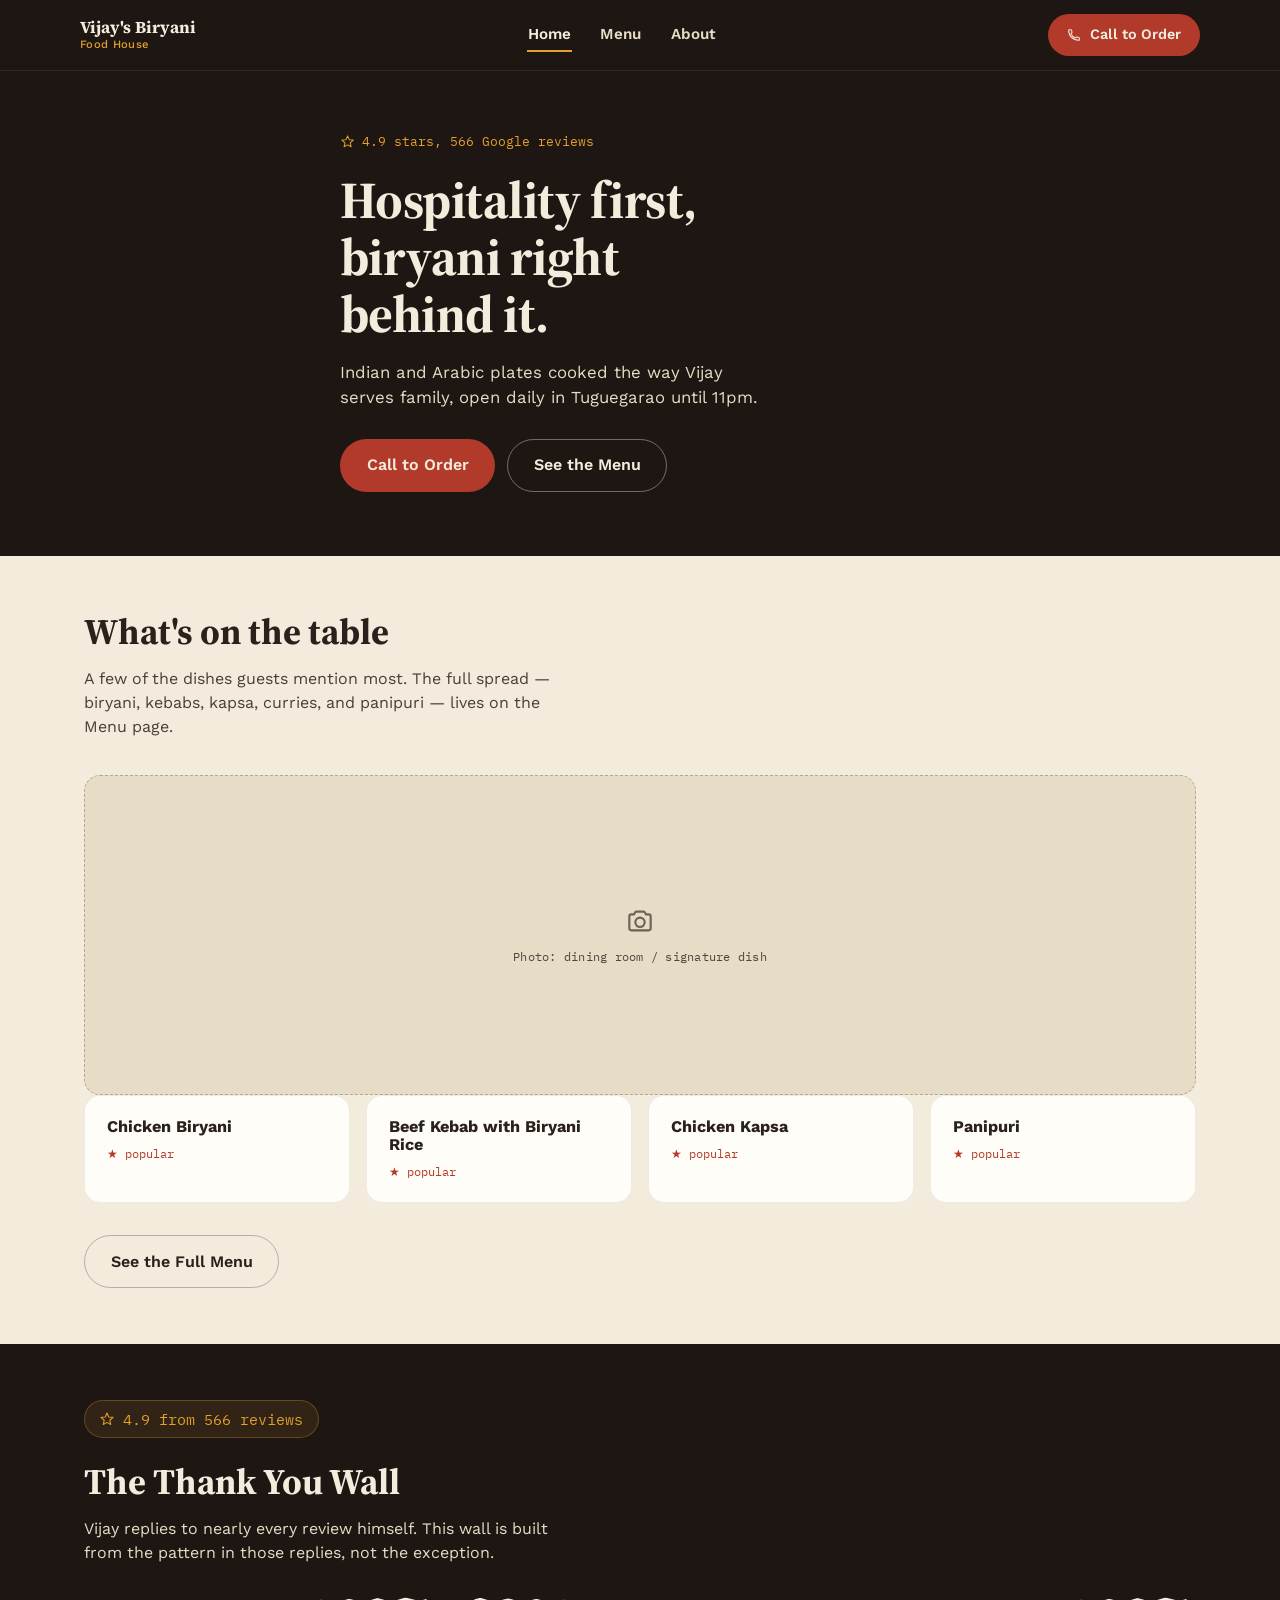
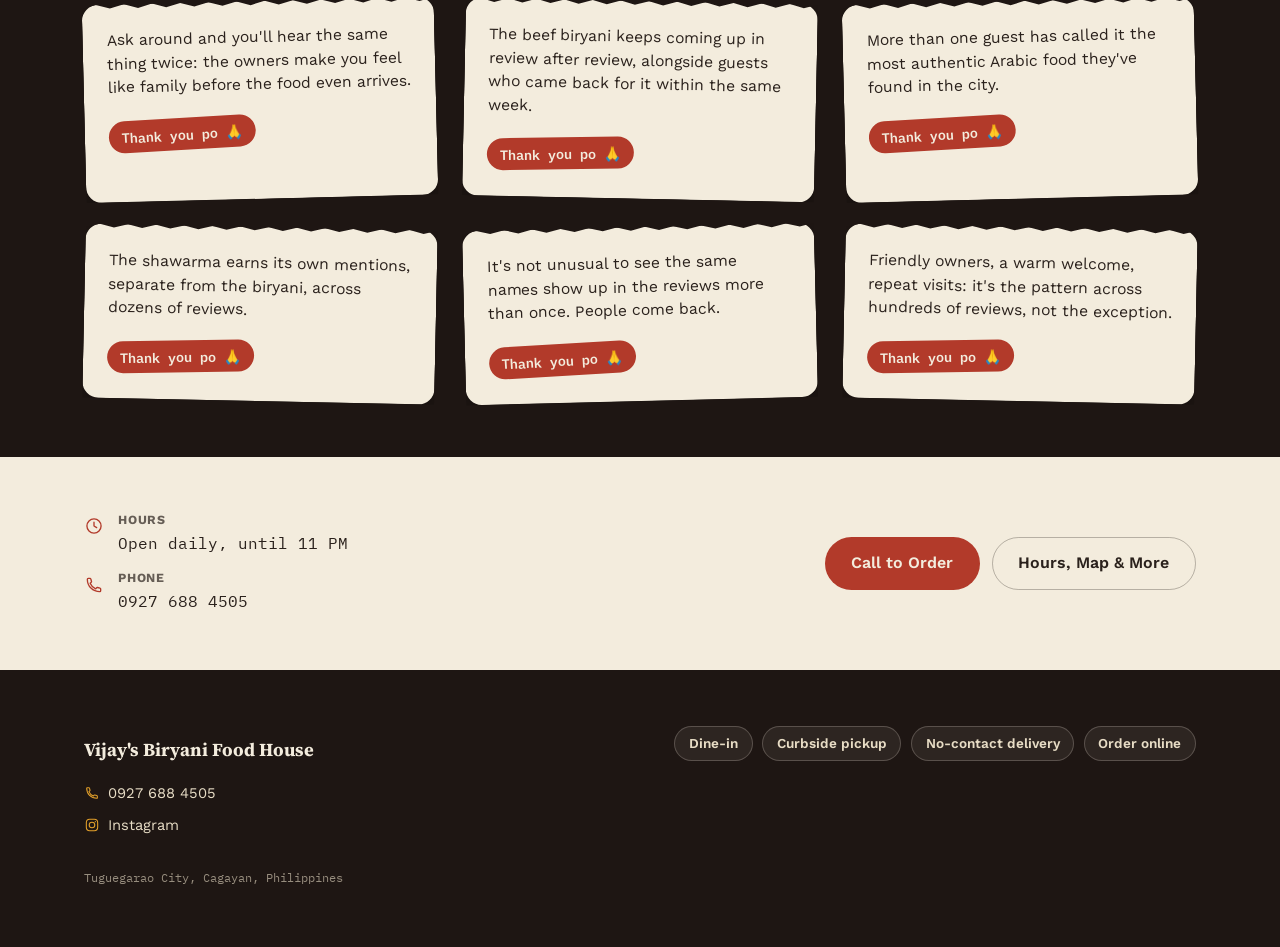
==== index.html @ c2e27585 "Add files via upload" ====
<!DOCTYPE html>
<html lang="en">
<head>
<meta charset="UTF-8">
<meta name="viewport" content="width=device-width, initial-scale=1">
<title>Vijay's Biryani Food House | Indian &amp; Arabic Food in Tuguegarao City</title>
<meta name="description" content="Vijay's Biryani Food House serves Indian and Arabic dishes in Tuguegarao City, Cagayan. Dine-in, curbside pickup, and delivery, open daily until 11 PM. Rated 4.9 stars from 566 Google reviews.">
<meta name="theme-color" content="#1E1613">
<link rel="icon" href="data:image/svg+xml,%3Csvg xmlns='http://www.w3.org/2000/svg' viewBox='0 0 100 100'%3E%3Crect width='100' height='100' rx='20' fill='%231E1613'/%3E%3Ccircle cx='50' cy='50' r='28' fill='none' stroke='%23E3A02A' stroke-width='6'/%3E%3Ccircle cx='50' cy='50' r='10' fill='%23B23A2A'/%3E%3C/svg%3E">
<link rel="preconnect" href="https://fonts.googleapis.com">
<link rel="preconnect" href="https://fonts.gstatic.com" crossorigin>
<link href="https://fonts.googleapis.com/css2?family=Work+Sans:wght@400;500;600;700&family=Source+Serif+4:ital,wght@0,600;0,700;1,600;1,700&family=IBM+Plex+Mono:wght@400;500;600&display=swap" rel="stylesheet">
<link rel="stylesheet" href="styles.css">
</head>
<body>

<a class="skip-link" href="#main">Skip to content</a>

<header class="site-header">
  <div class="header-inner">
    <a class="brand" href="index.html">Vijay's Biryani<span>Food House</span></a>
    <nav class="site-nav" aria-label="Primary">
      <a href="index.html" aria-current="page">Home</a>
      <a href="menu.html">Menu</a>
      <a href="about.html">About</a>
    </nav>
    <div class="header-actions">
      <a class="btn btn-primary header-cta" href="tel:+639276884505" aria-label="Call to Order">
        <svg class="icon" viewBox="0 0 24 24" fill="none" stroke="currentColor" stroke-width="1.6" stroke-linecap="round" stroke-linejoin="round" aria-hidden="true"><path d="M4 5c0-.6.4-1 1-1h2.2c.5 0 .9.3 1 .8l.8 3a1 1 0 0 1-.3 1L7.4 10a12 12 0 0 0 6.6 6.6l1.2-1.3a1 1 0 0 1 1-.3l3 .8c.5.1.8.5.8 1V19c0 .6-.4 1-1 1C10.5 20 4 13.5 4 5Z"/></svg>
        <span class="header-cta-label">Call to Order</span>
      </a>
      <button class="nav-toggle" type="button" aria-expanded="false" aria-controls="mobile-nav-panel" aria-label="Toggle menu">
        <svg class="icon icon-menu" viewBox="0 0 24 24" fill="none" stroke="currentColor" stroke-width="1.8" stroke-linecap="round" stroke-linejoin="round" aria-hidden="true"><path d="M4 7h16M4 12h16M4 17h16"/></svg>
        <svg class="icon icon-close" viewBox="0 0 24 24" fill="none" stroke="currentColor" stroke-width="1.8" stroke-linecap="round" stroke-linejoin="round" aria-hidden="true"><path d="M6 6l12 12M18 6 6 18"/></svg>
      </button>
    </div>
  </div>
  <nav class="mobile-nav-panel" id="mobile-nav-panel" aria-label="Primary mobile">
    <a href="index.html" aria-current="page">Home</a>
    <a href="menu.html">Menu</a>
    <a href="about.html">About</a>
  </nav>
</header>

<main id="main">

  <section id="top" class="hero">
    <div class="container hero-inner">
      <p class="hero-eyebrow">
        <svg class="icon" viewBox="0 0 24 24" fill="none" stroke="currentColor" stroke-width="1.6" stroke-linecap="round" stroke-linejoin="round" aria-hidden="true"><path d="m12 3 2.6 5.9 6.4.6-4.8 4.4 1.4 6.3L12 17.1 6.4 20.2l1.4-6.3-4.8-4.4 6.4-.6L12 3Z"/></svg>
        4.9 stars, 566 Google reviews
      </p>
      <h1>Hospitality first, biryani right behind it.</h1>
      <p class="hero-sub">Indian and Arabic plates cooked the way Vijay serves family, open daily in Tuguegarao until 11pm.</p>
      <div class="hero-actions">
        <a class="btn btn-primary" href="tel:+639276884505">Call to Order</a>
        <a class="btn btn-ghost-dark" href="menu.html">See the Menu</a>
      </div>
    </div>
  </section>

  <section id="teaser" class="section-basmati">
    <div class="container">
      <div class="section-head reveal">
        <h2>What's on the table</h2>
        <p>A few of the dishes guests mention most. The full spread — biryani, kebabs, kapsa, curries, and panipuri — lives on the Menu page.</p>
      </div>

      <div class="photo-placeholder on-basmati placeholder-lg reveal" role="img" aria-label="Photo placeholder: signature dish">
        <svg class="icon-lg" viewBox="0 0 24 24" fill="none" stroke="currentColor" stroke-width="1.6" stroke-linecap="round" stroke-linejoin="round" aria-hidden="true"><path d="M4 8.5C4 7.7 4.7 7 5.5 7h2l1-1.6c.2-.3.5-.4.9-.4h5.2c.4 0 .7.1.9.4L16.5 7h2c.8 0 1.5.7 1.5 1.5v9c0 .8-.7 1.5-1.5 1.5h-13A1.5 1.5 0 0 1 4 17.5v-9Z"/><circle cx="12" cy="13" r="3.5"/></svg>
        <span class="placeholder-caption">Photo: dining room / signature dish</span>
      </div>

      <div class="teaser-grid">
        <div class="teaser-card reveal">
          <h3>Chicken Biryani</h3>
          <span class="star">★ popular</span>
        </div>
        <div class="teaser-card reveal">
          <h3>Beef Kebab with Biryani Rice</h3>
          <span class="star">★ popular</span>
        </div>
        <div class="teaser-card reveal">
          <h3>Chicken Kapsa</h3>
          <span class="star">★ popular</span>
        </div>
        <div class="teaser-card reveal">
          <h3>Panipuri</h3>
          <span class="star">★ popular</span>
        </div>
      </div>

      <a class="btn btn-ghost-light reveal" href="menu.html">See the Full Menu</a>
    </div>
  </section>

  <section id="thanks" class="section-char">
    <div class="container">
      <div class="section-head reveal">
        <span class="rating-badge">
          <svg class="icon" viewBox="0 0 24 24" fill="none" stroke="currentColor" stroke-width="1.6" stroke-linecap="round" stroke-linejoin="round" aria-hidden="true"><path d="m12 3 2.6 5.9 6.4.6-4.8 4.4 1.4 6.3L12 17.1 6.4 20.2l1.4-6.3-4.8-4.4 6.4-.6L12 3Z"/></svg>
          4.9 from 566 reviews
        </span>
        <h2>The Thank You Wall</h2>
        <p>Vijay replies to nearly every review himself. This wall is built from the pattern in those replies, not the exception.</p>
      </div>

      <div class="stamp-grid">
        <div class="stamp-card reveal">
          <p>Ask around and you'll hear the same thing twice: the owners make you feel like family before the food even arrives.</p>
          <span class="stamp-signoff">Thank you po 🙏</span>
        </div>
        <div class="stamp-card reveal">
          <p>The beef biryani keeps coming up in review after review, alongside guests who came back for it within the same week.</p>
          <span class="stamp-signoff">Thank you po 🙏</span>
        </div>
        <div class="stamp-card reveal">
          <p>More than one guest has called it the most authentic Arabic food they've found in the city.</p>
          <span class="stamp-signoff">Thank you po 🙏</span>
        </div>
        <div class="stamp-card reveal">
          <p>The shawarma earns its own mentions, separate from the biryani, across dozens of reviews.</p>
          <span class="stamp-signoff">Thank you po 🙏</span>
        </div>
        <div class="stamp-card reveal">
          <p>It's not unusual to see the same names show up in the reviews more than once. People come back.</p>
          <span class="stamp-signoff">Thank you po 🙏</span>
        </div>
        <div class="stamp-card reveal">
          <p>Friendly owners, a warm welcome, repeat visits: it's the pattern across hundreds of reviews, not the exception.</p>
          <span class="stamp-signoff">Thank you po 🙏</span>
        </div>
      </div>
      <!-- TODO: confirm owner's name with client for direct attribution on this wall -->
    </div>
  </section>

  <section id="visit" class="section-basmati">
    <div class="container visit-strip">
      <div class="visit-strip-facts reveal">
        <div class="fact-row">
          <svg class="icon" viewBox="0 0 24 24" fill="none" stroke="currentColor" stroke-width="1.6" stroke-linecap="round" stroke-linejoin="round" aria-hidden="true"><circle cx="12" cy="12" r="8.5"/><path d="M12 7.5V12l3.2 2"/></svg>
          <div>
            <h3>Hours</h3>
            <p class="mono">Open daily, until 11 PM</p>
          </div>
        </div>
        <div class="fact-row">
          <svg class="icon" viewBox="0 0 24 24" fill="none" stroke="currentColor" stroke-width="1.6" stroke-linecap="round" stroke-linejoin="round" aria-hidden="true"><path d="M4 5c0-.6.4-1 1-1h2.2c.5 0 .9.3 1 .8l.8 3a1 1 0 0 1-.3 1L7.4 10a12 12 0 0 0 6.6 6.6l1.2-1.3a1 1 0 0 1 1-.3l3 .8c.5.1.8.5.8 1V19c0 .6-.4 1-1 1C10.5 20 4 13.5 4 5Z"/></svg>
          <div>
            <h3>Phone</h3>
            <p class="mono">0927 688 4505</p>
          </div>
        </div>
      </div>
      <div class="visit-strip-actions reveal">
        <a class="btn btn-primary" href="tel:+639276884505">Call to Order</a>
        <a class="btn btn-ghost-light" href="about.html#visit">Hours, Map &amp; More</a>
      </div>
    </div>
  </section>

</main>

<footer class="site-footer">
  <div class="container footer-inner">
    <div>
      <p class="footer-brand">Vijay's Biryani Food House</p>
      <div class="footer-contact">
        <a href="tel:+639276884505">
          <svg class="icon" viewBox="0 0 24 24" fill="none" stroke="currentColor" stroke-width="1.6" stroke-linecap="round" stroke-linejoin="round" aria-hidden="true"><path d="M4 5c0-.6.4-1 1-1h2.2c.5 0 .9.3 1 .8l.8 3a1 1 0 0 1-.3 1L7.4 10a12 12 0 0 0 6.6 6.6l1.2-1.3a1 1 0 0 1 1-.3l3 .8c.5.1.8.5.8 1V19c0 .6-.4 1-1 1C10.5 20 4 13.5 4 5Z"/></svg>
          0927 688 4505
        </a>
        <a href="https://www.instagram.com/vijaysbriyanifoodhouse/" target="_blank" rel="noopener noreferrer">
          <svg class="icon" viewBox="0 0 24 24" fill="none" stroke="currentColor" stroke-width="1.6" stroke-linecap="round" stroke-linejoin="round" aria-hidden="true"><rect x="3.5" y="3.5" width="17" height="17" rx="5"/><circle cx="12" cy="12" r="4.2"/><circle cx="17" cy="7" r="0.9" fill="currentColor" stroke="none"/></svg>
          Instagram <!-- TODO: confirm handle and link with client before launch -->
        </a>
      </div>
    </div>

    <div class="badge-row">
      <span class="badge">Dine-in</span>
      <span class="badge">Curbside pickup</span>
      <span class="badge">No-contact delivery</span>
      <span class="badge">Order online</span>
    </div>
  </div>
  <div class="container">
    <p class="footer-fine">Tuguegarao City, Cagayan, Philippines</p>
  </div>
</footer>

<a class="sticky-cta" href="tel:+639276884505">
  <svg class="icon" viewBox="0 0 24 24" fill="none" stroke="currentColor" stroke-width="1.8" stroke-linecap="round" stroke-linejoin="round" aria-hidden="true"><path d="M4 5c0-.6.4-1 1-1h2.2c.5 0 .9.3 1 .8l.8 3a1 1 0 0 1-.3 1L7.4 10a12 12 0 0 0 6.6 6.6l1.2-1.3a1 1 0 0 1 1-.3l3 .8c.5.1.8.5.8 1V19c0 .6-.4 1-1 1C10.5 20 4 13.5 4 5Z"/></svg>
  Call to Order
</a>

<script src="script.js"></script>

</body>
</html>
---- styles.css ----
/* ============================================================
   STRUCTURAL LOGIC (per design brief, kept here so it isn't
   lost in revisions):
   Sections alternate --char (tandoor charcoal, kitchen-glow)
   and --basmati (dining-room cream), now applied across pages
   as well as within them. Hospitality/warmth moments (hero,
   Thank You Wall, the About story) are char. Practical/planning
   moments (menu, hours/location) are basmati. The footer returns
   to char to close the bracket the header opened. Shape system:
   buttons are full-pill, cards use a 16px soft radius, applied
   consistently throughout.
   ============================================================ */

:root {
  --char: #1E1613;
  --char-soft: #2A211C;
  --ember: #B23A2A;
  --ember-soft: #C8503F;
  --saffron: #E3A02A;
  --basmati: #F3ECDD;
  --basmati-dim: #E7DCC5;
  --coriander: #56643C;
  --ink: #2A211C;

  --font-display: "Source Serif 4", Georgia, serif;
  --font-body: "Work Sans", -apple-system, sans-serif;
  --font-mono: "IBM Plex Mono", ui-monospace, monospace;

  --radius-card: 16px;
  --radius-pill: 999px;

  --max-w: 72rem;
}

*, *::before, *::after { box-sizing: border-box; }
html { scroll-behavior: smooth; overflow-x: hidden; }
@media (prefers-reduced-motion: reduce) {
  html { scroll-behavior: auto; }
}

body {
  margin: 0;
  font-family: var(--font-body);
  background: var(--basmati);
  color: var(--ink);
  line-height: 1.5;
  -webkit-font-smoothing: antialiased;
  overflow-x: hidden;
}

img, svg { display: block; max-width: 100%; }
a { color: inherit; text-decoration: none; }

h1, h2, h3 { font-family: var(--font-display); font-weight: 700; margin: 0; line-height: 1.1; }

.container {
  max-width: var(--max-w);
  margin: 0 auto;
  padding-inline: 1.25rem;
}

.icon { width: 1.25rem; height: 1.25rem; flex-shrink: 0; }

/* -------------------- focus & a11y -------------------- */

.skip-link {
  position: absolute;
  left: 1rem;
  top: -3rem;
  background: var(--saffron);
  color: var(--char);
  padding: 0.6rem 1rem;
  border-radius: 8px;
  font-weight: 600;
  transition: top 0.2s ease;
  z-index: 100;
}
.skip-link:focus { top: 1rem; }

:focus-visible {
  outline: 3px solid var(--saffron);
  outline-offset: 2px;
}

/* -------------------- buttons -------------------- */

.btn {
  display: inline-flex;
  align-items: center;
  justify-content: center;
  gap: 0.5rem;
  white-space: nowrap;
  font-family: var(--font-body);
  font-weight: 600;
  font-size: 1rem;
  padding: 0.85rem 1.6rem;
  border-radius: var(--radius-pill);
  border: 1px solid transparent;
  cursor: pointer;
  transition: transform 0.15s ease;
}
@media (prefers-reduced-motion: reduce) { .btn { transition: none; } }
.btn:active { transform: scale(0.98); }

.btn-primary {
  background: var(--ember);
  color: var(--basmati);
}
.btn-primary:hover { background: var(--ember-soft); }

.btn-ghost-dark {
  background: transparent;
  color: var(--basmati);
  border-color: rgba(243, 236, 221, 0.4);
}
.btn-ghost-dark:hover { border-color: var(--basmati); }

.btn-ghost-light {
  background: transparent;
  color: var(--ink);
  border-color: rgba(42, 33, 28, 0.3);
}
.btn-ghost-light:hover { border-color: var(--ink); }

/* -------------------- header -------------------- */

.site-header {
  background: var(--char);
  position: sticky;
  top: 0;
  z-index: 40;
  border-bottom: 1px solid rgba(243, 236, 221, 0.08);
}
.header-inner {
  max-width: var(--max-w);
  margin: 0 auto;
  padding: 0.85rem 1rem;
  display: flex;
  align-items: center;
  justify-content: space-between;
  gap: 0.75rem;
  min-height: 64px;
}
.brand {
  font-family: var(--font-display);
  font-weight: 700;
  color: var(--basmati);
  font-size: 1.05rem;
  line-height: 1.2;
  min-width: 0;
  flex-shrink: 1;
}
.brand span { display: block; font-family: var(--font-body); font-weight: 500; font-size: 0.7rem; letter-spacing: 0.03em; color: var(--saffron); }
.header-cta { padding: 0.6rem 1.1rem; font-size: 0.9rem; flex-shrink: 0; }
.header-cta .icon { width: 1rem; height: 1rem; }

.header-actions { display: flex; align-items: center; gap: 0.5rem; flex-shrink: 0; }

/* -------------------- primary nav (desktop) -------------------- */

.site-nav {
  display: none;
  align-items: center;
  gap: 1.75rem;
  font-weight: 600;
  font-size: 0.95rem;
}
.site-nav a {
  color: var(--basmati-dim);
  padding: 0.3rem 0.05rem;
  border-bottom: 2px solid transparent;
}
.site-nav a:hover { color: var(--basmati); }
.site-nav a[aria-current="page"] { color: var(--basmati); border-bottom-color: var(--saffron); }

/* -------------------- nav toggle (mobile) -------------------- */

.nav-toggle {
  display: inline-flex;
  align-items: center;
  justify-content: center;
  width: 2.5rem;
  height: 2.5rem;
  background: transparent;
  border: 1px solid rgba(243, 236, 221, 0.3);
  border-radius: 8px;
  color: var(--basmati);
  cursor: pointer;
  flex-shrink: 0;
  padding: 0;
}
.nav-toggle .icon { width: 1.3rem; height: 1.3rem; }
.nav-toggle .icon-close { display: none; }
.nav-toggle[aria-expanded="true"] .icon-menu { display: none; }
.nav-toggle[aria-expanded="true"] .icon-close { display: block; }

.mobile-nav-panel {
  display: none;
  flex-direction: column;
  background: var(--char);
  border-top: 1px solid rgba(243, 236, 221, 0.08);
  padding: 0.25rem 1.25rem 1.25rem;
}
.mobile-nav-panel.is-open { display: flex; }
.mobile-nav-panel a {
  padding: 0.9rem 0.25rem;
  font-weight: 600;
  font-size: 1rem;
  color: var(--basmati-dim);
  border-bottom: 1px solid rgba(243, 236, 221, 0.08);
}
.mobile-nav-panel a:last-child { border-bottom: none; }
.mobile-nav-panel a[aria-current="page"] { color: var(--saffron); }

@media (min-width: 768px) {
  .site-nav { display: flex; }
  .nav-toggle { display: none; }
  .mobile-nav-panel { display: none !important; }
}

@media (max-width: 420px) {
  .brand { font-size: 0.92rem; }
  .header-cta { padding: 0.6rem 0.7rem; }
  .header-cta .header-cta-label { position: absolute; width: 1px; height: 1px; padding: 0; margin: -1px; overflow: hidden; clip: rect(0,0,0,0); white-space: nowrap; border: 0; }
}

/* -------------------- hero -------------------- */

.hero {
  background: var(--char);
  color: var(--basmati);
  padding-block: 3rem 4rem;
}
.hero-inner {
  max-width: 40rem;
}
.hero-eyebrow {
  display: inline-flex;
  align-items: center;
  gap: 0.4rem;
  font-family: var(--font-mono);
  font-size: 0.8rem;
  color: var(--saffron);
  margin-bottom: 1.25rem;
}
.hero-eyebrow .icon { width: 0.95rem; height: 0.95rem; color: var(--saffron); }
.hero h1 {
  font-size: clamp(2rem, 5.5vw + 0.6rem, 3.25rem);
  letter-spacing: -0.01em;
  margin-bottom: 1.1rem;
  max-width: 15ch;
}
.hero-sub {
  font-size: 1.05rem;
  color: var(--basmati-dim);
  max-width: 42ch;
  margin-bottom: 1.75rem;
}
.hero-actions {
  display: flex;
  flex-wrap: wrap;
  gap: 0.75rem;
}

/* page-hero: smaller variant used to open Menu (no hero image/CTA row) */
.hero.hero-page { padding-block: 2.75rem 3rem; }
.hero.hero-page h1 { max-width: 20ch; margin-bottom: 0.75rem; }
.hero.hero-page .hero-sub { margin-bottom: 0; }

/* -------------------- section shells -------------------- */

section { padding-block: 3.5rem; }
.section-basmati { background: var(--basmati); }
.section-char { background: var(--char); color: var(--basmati); }

.section-head { max-width: 38rem; margin-bottom: 2.25rem; }
.section-head h2 { font-size: clamp(1.6rem, 3vw + 0.6rem, 2.25rem); margin-bottom: 0.6rem; }
.section-head p { font-size: 1rem; max-width: 48ch; }
.section-basmati .section-head p { color: var(--char-soft); opacity: 0.85; }
.section-char .section-head p { color: var(--basmati-dim); }

/* -------------------- reveal on scroll -------------------- */

.reveal { opacity: 0; transform: translateY(18px); transition: opacity 0.6s ease, transform 0.6s ease; }
.reveal.is-visible { opacity: 1; transform: translateY(0); }
@media (prefers-reduced-motion: reduce) {
  .reveal { opacity: 1; transform: none; transition: none; }
}

/* -------------------- photo placeholder (reusable) -------------------- */

.photo-placeholder {
  border-radius: var(--radius-card);
  display: flex;
  flex-direction: column;
  align-items: center;
  justify-content: center;
  gap: 0.65rem;
  text-align: center;
  padding: 2rem 1rem;
  min-height: 220px;
}
.photo-placeholder .icon-lg { width: 2rem; height: 2rem; opacity: 0.65; }
.photo-placeholder .placeholder-caption {
  font-family: var(--font-mono);
  font-size: 0.78rem;
  letter-spacing: 0.02em;
  opacity: 0.8;
}
.photo-placeholder.on-basmati {
  background: var(--basmati-dim);
  border: 1px dashed rgba(42, 33, 28, 0.28);
  color: var(--char-soft);
}
.photo-placeholder.on-char {
  background: var(--char-soft);
  border: 1px dashed rgba(243, 236, 221, 0.28);
  color: var(--basmati-dim);
}
.photo-placeholder.placeholder-sm { min-height: 120px; padding: 1.25rem 1rem; margin-bottom: 1.1rem; }
.photo-placeholder.placeholder-lg { min-height: 320px; }

/* -------------------- home: dish teaser -------------------- */

.teaser-grid {
  display: grid;
  grid-template-columns: 1fr;
  gap: 1rem;
  margin-bottom: 2rem;
}
@media (min-width: 640px) { .teaser-grid { grid-template-columns: repeat(2, 1fr); } }
@media (min-width: 1024px) { .teaser-grid { grid-template-columns: repeat(4, 1fr); } }

.teaser-card {
  background: #FFFDF8;
  border: 1px solid rgba(42, 33, 28, 0.08);
  border-radius: var(--radius-card);
  padding: 1.35rem;
  display: flex;
  flex-direction: column;
  gap: 0.5rem;
}
.teaser-card h3 { font-family: var(--font-body); font-size: 1.02rem; font-weight: 700; }
.teaser-card .star { font-family: var(--font-mono); font-size: 0.78rem; color: var(--ember); }

/* -------------------- home: compact visit strip -------------------- */

.visit-strip {
  display: flex;
  flex-direction: column;
  gap: 1.75rem;
}
@media (min-width: 700px) {
  .visit-strip { flex-direction: row; align-items: center; justify-content: space-between; }
}
.visit-strip-facts { display: grid; gap: 1rem; }
.visit-strip-actions { display: flex; flex-wrap: wrap; gap: 0.75rem; flex-shrink: 0; }

/* -------------------- about: story -------------------- */

.story-grid {
  display: grid;
  grid-template-columns: 1fr;
  gap: 2rem;
  align-items: start;
}
@media (min-width: 900px) {
  .story-grid { grid-template-columns: 1.3fr 0.7fr; gap: 2.5rem; }
}
.story-copy p { font-size: 1.03rem; color: var(--basmati-dim); margin: 0 0 1.15rem; }
.story-copy p:last-child { margin-bottom: 0; }

/* -------------------- menu -------------------- */

.menu-groups {
  display: grid;
  grid-template-columns: 1fr;
  gap: 1.25rem;
}
@media (min-width: 640px) {
  .menu-groups { grid-template-columns: repeat(2, 1fr); }
}
@media (min-width: 1024px) {
  .menu-groups { grid-template-columns: repeat(3, 1fr); }
}

.menu-card {
  background: #FFFDF8;
  border: 1px solid rgba(42, 33, 28, 0.08);
  border-radius: var(--radius-card);
  padding: 1.5rem;
}
.menu-card h3 {
  font-size: 1.05rem;
  font-family: var(--font-body);
  font-weight: 700;
  text-transform: uppercase;
  letter-spacing: 0.04em;
  color: var(--ember);
  margin-bottom: 1rem;
}
.menu-card ul { list-style: none; margin: 0; padding: 0; display: grid; gap: 0.65rem; }
.menu-card li {
  display: flex;
  align-items: baseline;
  justify-content: space-between;
  gap: 0.75rem;
  font-size: 0.98rem;
  border-bottom: 1px dashed rgba(42, 33, 28, 0.12);
  padding-bottom: 0.6rem;
}
.menu-card li:last-child { border-bottom: none; padding-bottom: 0; }
.menu-card .star {
  color: var(--saffron);
  font-size: 0.85rem;
  flex-shrink: 0;
}

.price-note {
  margin-top: 2rem;
  font-family: var(--font-mono);
  font-size: 0.9rem;
  color: var(--char-soft);
  opacity: 0.8;
}

/* -------------------- thank you wall -------------------- */

.stamp-grid {
  display: grid;
  grid-template-columns: 1fr;
  gap: 1.75rem;
}
@media (min-width: 640px) { .stamp-grid { grid-template-columns: repeat(2, 1fr); } }
@media (min-width: 1024px) { .stamp-grid { grid-template-columns: repeat(3, 1fr); } }

.rating-badge {
  display: inline-flex;
  align-items: center;
  gap: 0.5rem;
  font-family: var(--font-mono);
  font-size: 0.95rem;
  color: var(--saffron);
  background: rgba(227, 160, 42, 0.1);
  border: 1px solid rgba(227, 160, 42, 0.3);
  border-radius: var(--radius-pill);
  padding: 0.4rem 0.9rem;
  margin-bottom: 1.5rem;
}
.rating-badge .icon { width: 1rem; height: 1rem; }

.stamp-card {
  background: var(--basmati);
  color: var(--ink);
  border-radius: var(--radius-card);
  padding: 1.5rem 1.5rem 1.75rem;
  position: relative;
  box-shadow: 0 14px 30px rgba(0,0,0,0.28);
  clip-path: polygon(
    0% 2%, 4% 0%, 8% 2%, 12% 0%, 16% 2%, 20% 0%, 24% 2%, 28% 0%, 32% 2%, 36% 0%,
    40% 2%, 44% 0%, 48% 2%, 52% 0%, 56% 2%, 60% 0%, 64% 2%, 68% 0%, 72% 2%, 76% 0%,
    80% 2%, 84% 0%, 88% 2%, 92% 0%, 96% 2%, 100% 0%,
    100% 100%, 0% 100%
  );
}
.stamp-card:nth-child(odd) { transform: rotate(-1.4deg); }
.stamp-card:nth-child(even) { transform: rotate(1.2deg); }
.stamp-card p {
  font-size: 0.98rem;
  margin: 0 0 1.25rem;
}
.stamp-signoff {
  display: inline-flex;
  align-items: center;
  gap: 0.4rem;
  font-family: var(--font-mono);
  font-weight: 600;
  font-size: 0.85rem;
  color: var(--basmati);
  background: var(--ember);
  border-radius: var(--radius-pill);
  padding: 0.35rem 0.8rem;
  transform: rotate(-2deg);
}

/* -------------------- visit / hours / popular times -------------------- */

.visit-grid {
  display: grid;
  grid-template-columns: 1fr;
  gap: 2.5rem;
}
@media (min-width: 900px) {
  .visit-grid { grid-template-columns: 1.1fr 0.9fr; }
}

.visit-facts { display: grid; gap: 1.5rem; }
.fact-row { display: flex; gap: 0.9rem; align-items: flex-start; }
.fact-row .icon { color: var(--ember); margin-top: 0.2rem; }
.fact-row h3 { font-family: var(--font-body); font-size: 0.78rem; text-transform: uppercase; letter-spacing: 0.05em; font-weight: 700; color: var(--char-soft); opacity: 0.7; margin-bottom: 0.25rem; }
.fact-row p { margin: 0; font-size: 1.02rem; }
.fact-row .mono { font-family: var(--font-mono); }

.section-char .fact-row h3 { color: var(--basmati-dim); opacity: 0.75; }

.badge-row { display: flex; flex-wrap: wrap; gap: 0.6rem; margin-top: 0.5rem; }
.badge {
  display: inline-flex;
  align-items: center;
  gap: 0.4rem;
  font-size: 0.85rem;
  font-weight: 600;
  background: rgba(86, 100, 60, 0.1);
  color: var(--coriander);
  border: 1px solid rgba(86, 100, 60, 0.25);
  border-radius: var(--radius-pill);
  padding: 0.4rem 0.85rem;
}
.badge .icon { width: 0.95rem; height: 0.95rem; }

.visit-actions { display: flex; flex-wrap: wrap; gap: 0.75rem; margin-top: 0.5rem; }

.popular-times {
  background: var(--char);
  color: var(--basmati);
  border-radius: var(--radius-card);
  padding: 1.75rem;
}
.popular-times h3 {
  font-family: var(--font-mono);
  font-size: 0.85rem;
  text-transform: uppercase;
  letter-spacing: 0.06em;
  color: var(--saffron);
  margin-bottom: 1.25rem;
  font-weight: 600;
}
.bars {
  display: grid;
  grid-template-columns: repeat(7, 1fr);
  align-items: end;
  gap: 0.5rem;
  height: 8rem;
  margin-bottom: 0.75rem;
}
.bar-col { display: flex; flex-direction: column; align-items: center; justify-content: flex-end; height: 100%; gap: 0.5rem; }
.bar {
  width: 100%;
  max-width: 1.4rem;
  background: var(--ember-soft);
  border-radius: 4px 4px 0 0;
}
.bar-col.is-peak .bar { background: var(--saffron); }
.bar-label { font-family: var(--font-mono); font-size: 0.65rem; color: var(--basmati-dim); letter-spacing: 0.03em; }
.popular-times .caption { font-family: var(--font-mono); font-size: 0.72rem; color: var(--basmati-dim); opacity: 0.75; margin-top: 0.5rem; }

/* -------------------- footer -------------------- */

.site-footer {
  background: var(--char);
  color: var(--basmati-dim);
  padding-block: 2.5rem 6rem;
}
.footer-inner {
  display: flex;
  flex-direction: column;
  gap: 1.5rem;
}
@media (min-width: 768px) {
  .footer-inner { flex-direction: row; justify-content: space-between; align-items: flex-start; }
}
.footer-brand { font-family: var(--font-display); font-size: 1.15rem; color: var(--basmati); font-weight: 700; }
.footer-contact { display: grid; gap: 0.6rem; margin-top: 1rem; font-size: 0.92rem; }
.footer-contact a { display: inline-flex; align-items: center; gap: 0.5rem; }
.footer-contact .icon { width: 1rem; height: 1rem; color: var(--saffron); }
.footer-fine { font-family: var(--font-mono); font-size: 0.78rem; opacity: 0.6; margin-top: 2rem; }

/* coriander-on-basmati badge fails AA when reused on the dark footer; override for that context */
.site-footer .badge {
  color: var(--basmati-dim);
  background: rgba(243, 236, 221, 0.07);
  border-color: rgba(243, 236, 221, 0.22);
}

@media (min-width: 768px) {
  .site-footer { padding-block: 3rem; }
}

/* -------------------- sticky mobile CTA -------------------- */

.sticky-cta {
  position: fixed;
  left: 1rem;
  right: 1rem;
  bottom: 1rem;
  z-index: 50;
  background: var(--ember);
  color: var(--basmati);
  display: flex;
  align-items: center;
  justify-content: center;
  gap: 0.5rem;
  font-weight: 700;
  padding: 0.9rem 1rem;
  padding-bottom: calc(0.9rem + env(safe-area-inset-bottom, 0px));
  border-radius: var(--radius-pill);
  box-shadow: 0 10px 30px rgba(0,0,0,0.35);
}
@media (min-width: 768px) {
  .sticky-cta { display: none; }
}
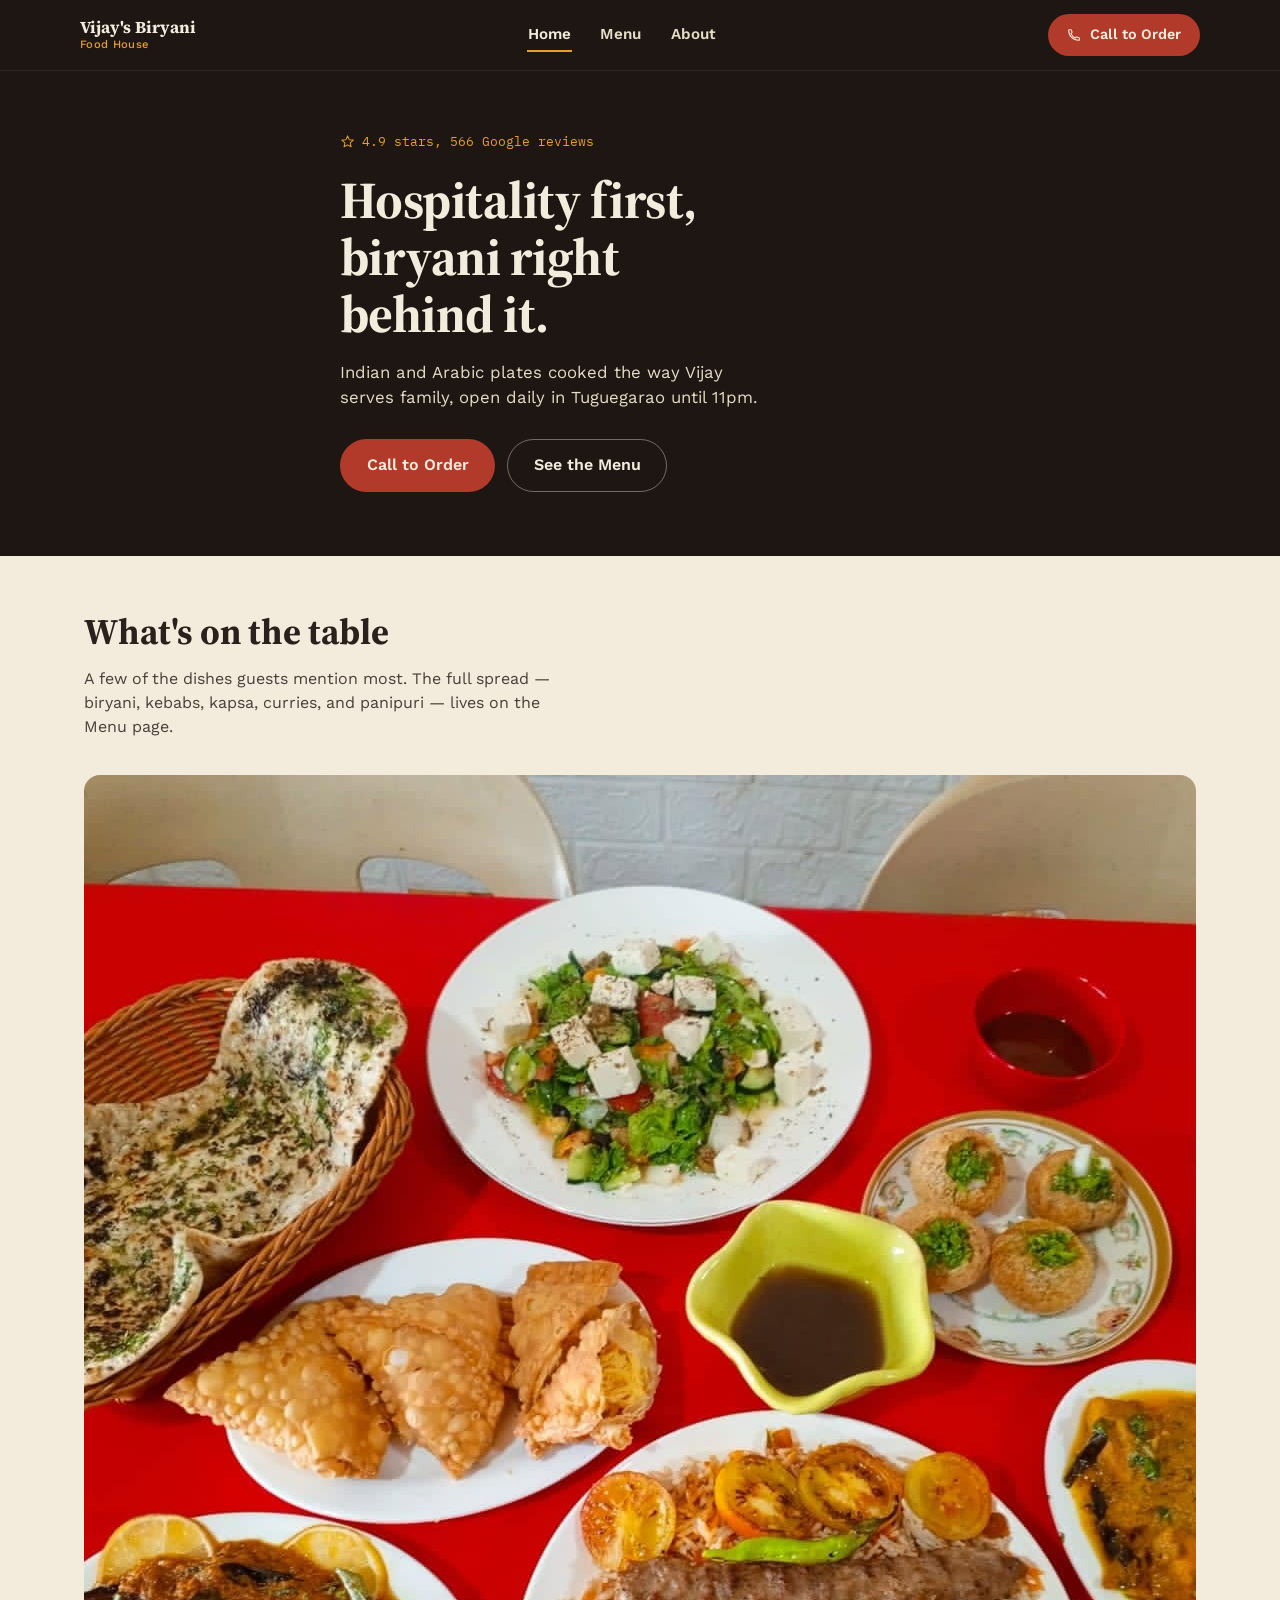
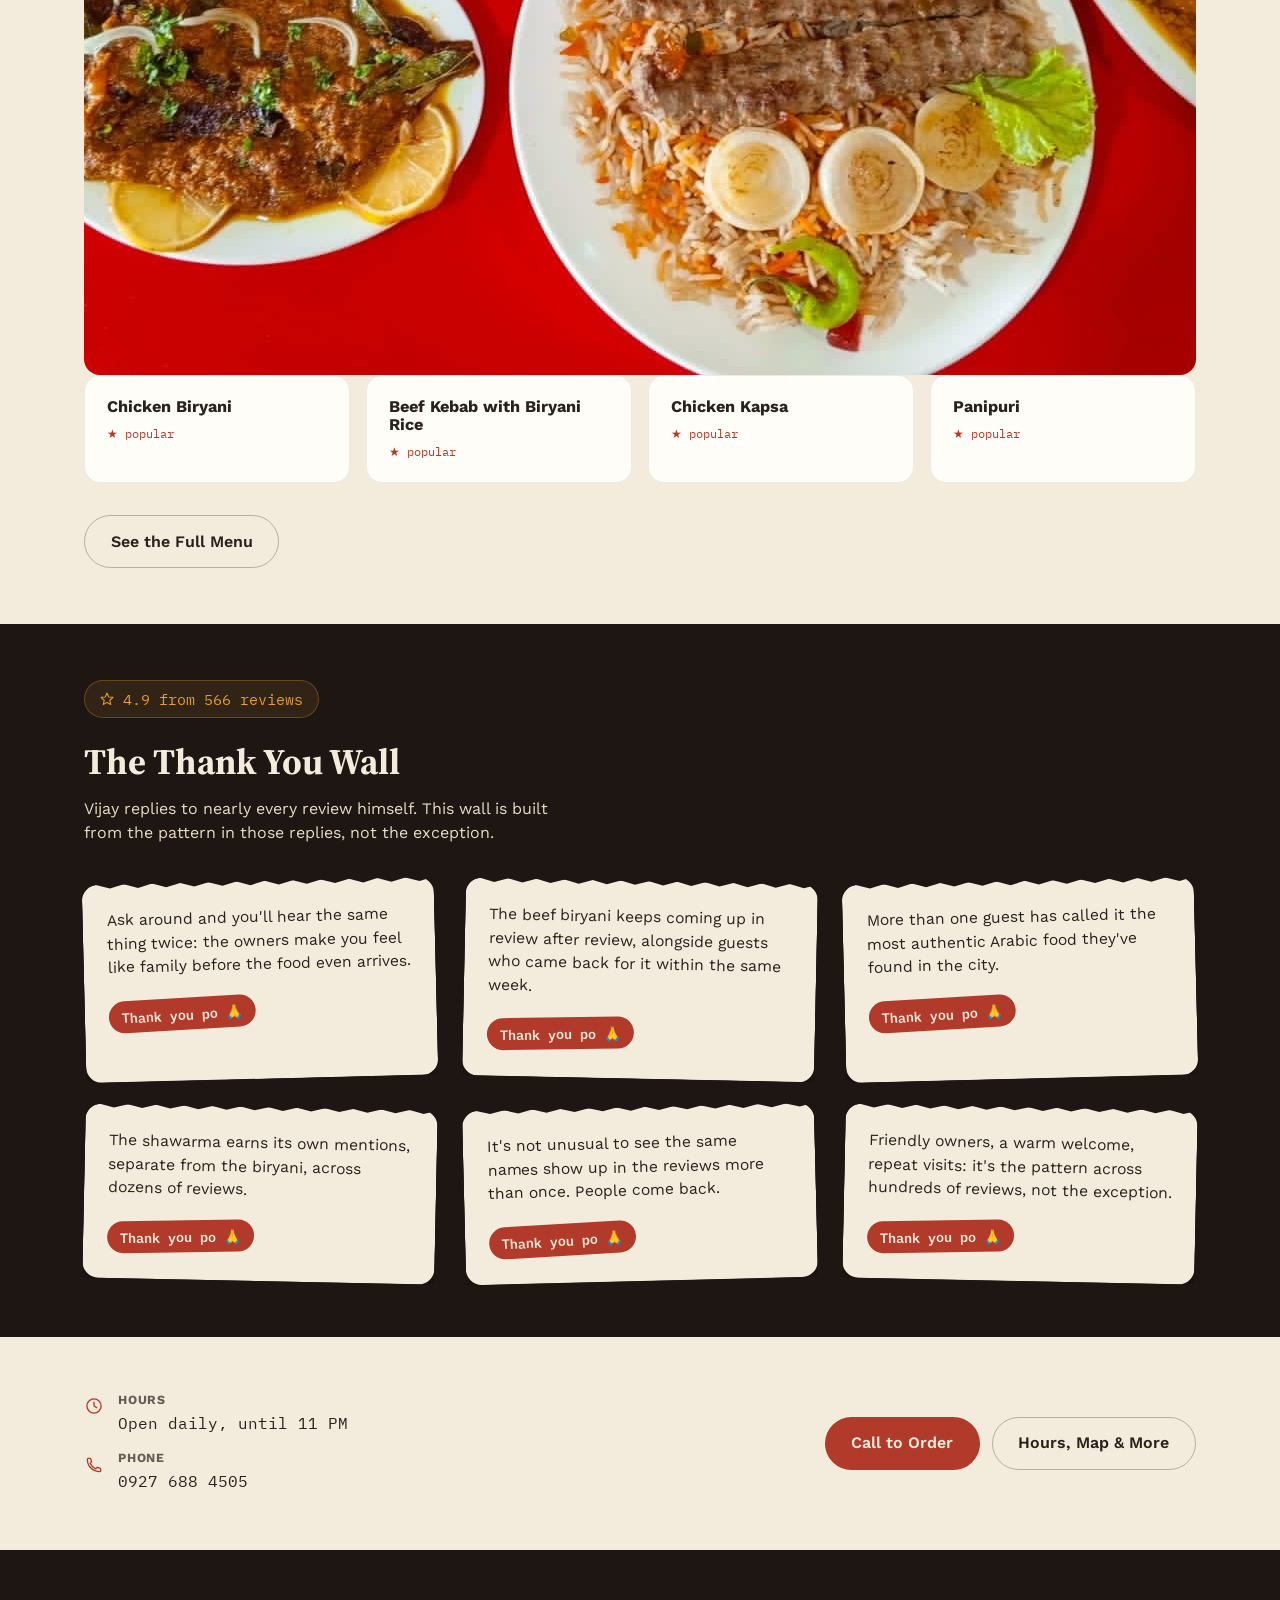
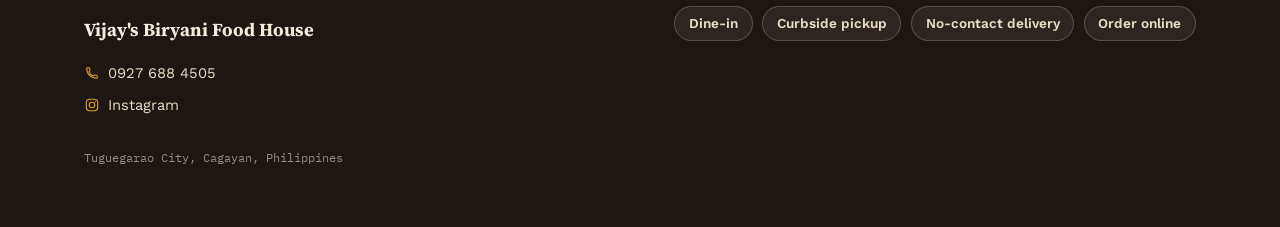
==== commit 2bd93d67: "Add files via upload" ====
--- a/index.html
+++ b/index.html
@@ -66,10 +66,7 @@
         <p>A few of the dishes guests mention most. The full spread — biryani, kebabs, kapsa, curries, and panipuri — lives on the Menu page.</p>
       </div>
 
-      <div class="photo-placeholder on-basmati placeholder-lg reveal" role="img" aria-label="Photo placeholder: signature dish">
-        <svg class="icon-lg" viewBox="0 0 24 24" fill="none" stroke="currentColor" stroke-width="1.6" stroke-linecap="round" stroke-linejoin="round" aria-hidden="true"><path d="M4 8.5C4 7.7 4.7 7 5.5 7h2l1-1.6c.2-.3.5-.4.9-.4h5.2c.4 0 .7.1.9.4L16.5 7h2c.8 0 1.5.7 1.5 1.5v9c0 .8-.7 1.5-1.5 1.5h-13A1.5 1.5 0 0 1 4 17.5v-9Z"/><circle cx="12" cy="13" r="3.5"/></svg>
-        <span class="placeholder-caption">Photo: dining room / signature dish</span>
-      </div>
+      <img class="site-photo photo-lg reveal" src="main.jpg" alt="A spread of dishes at Vijay's Biryani Food House, including naan, salad, samosas, panipuri, beef kebab with biryani rice, and curry" loading="lazy" width="1600" height="1200">
 
       <div class="teaser-grid">
         <div class="teaser-card reveal">
@@ -173,7 +170,7 @@
         </a>
         <a href="https://www.instagram.com/vijaysbriyanifoodhouse/" target="_blank" rel="noopener noreferrer">
           <svg class="icon" viewBox="0 0 24 24" fill="none" stroke="currentColor" stroke-width="1.6" stroke-linecap="round" stroke-linejoin="round" aria-hidden="true"><rect x="3.5" y="3.5" width="17" height="17" rx="5"/><circle cx="12" cy="12" r="4.2"/><circle cx="17" cy="7" r="0.9" fill="currentColor" stroke="none"/></svg>
-          Instagram <!-- TODO: confirm handle and link with client before launch -->
+          Instagram
         </a>
       </div>
     </div>
--- a/styles.css
+++ b/styles.css
@@ -319,6 +319,23 @@
 }
 .photo-placeholder.placeholder-sm { min-height: 120px; padding: 1.25rem 1rem; margin-bottom: 1.1rem; }
 .photo-placeholder.placeholder-lg { min-height: 320px; }
+
+/* -------------------- real photos (replaces placeholder once image exists) -------------------- */
+
+.site-photo {
+  display: block;
+  width: 100%;
+  border-radius: var(--radius-card);
+  object-fit: cover;
+}
+.site-photo.photo-lg { aspect-ratio: 16 / 10; }
+.site-photo.photo-sm { aspect-ratio: 4 / 3; margin-bottom: 1.1rem; }
+.site-photo.photo-logo {
+  aspect-ratio: 1 / 1;
+  object-fit: contain;
+  background: var(--char-soft);
+  padding: 1.5rem;
+}
 
 /* -------------------- home: dish teaser -------------------- */
 
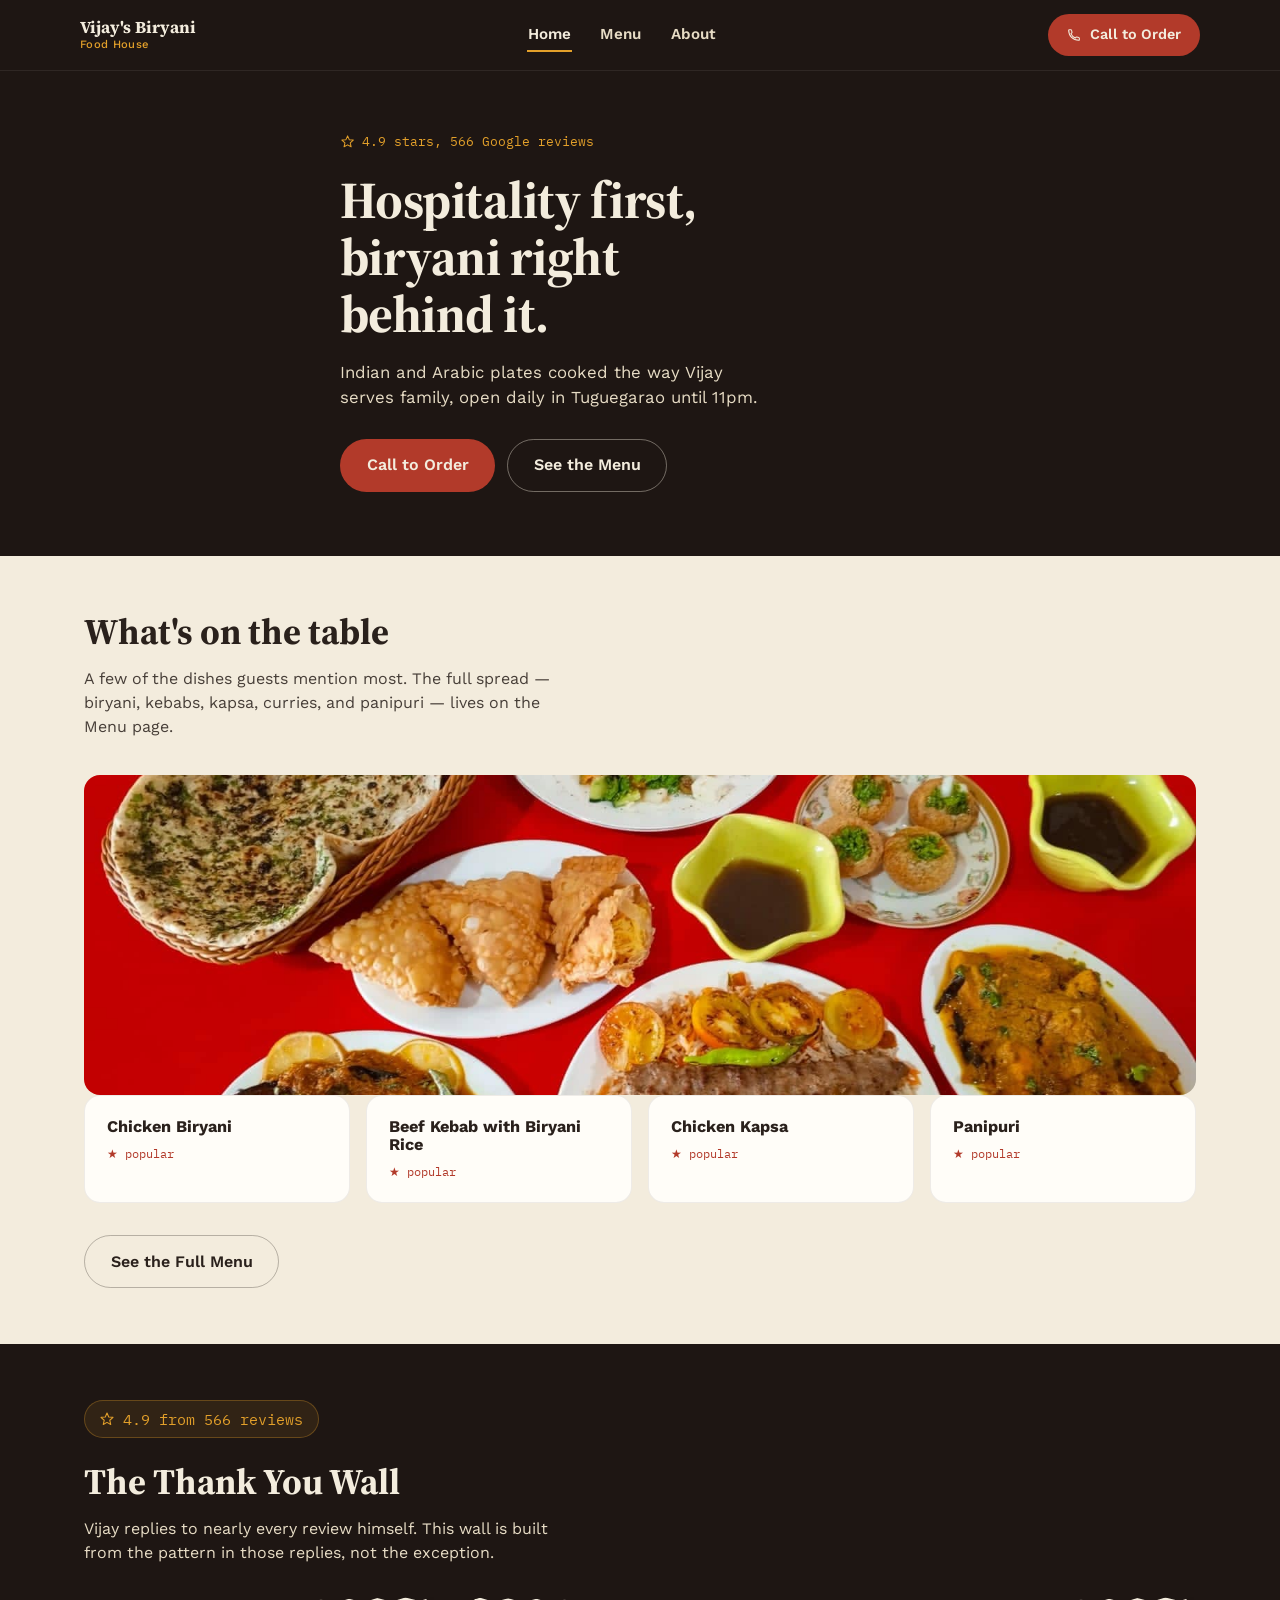
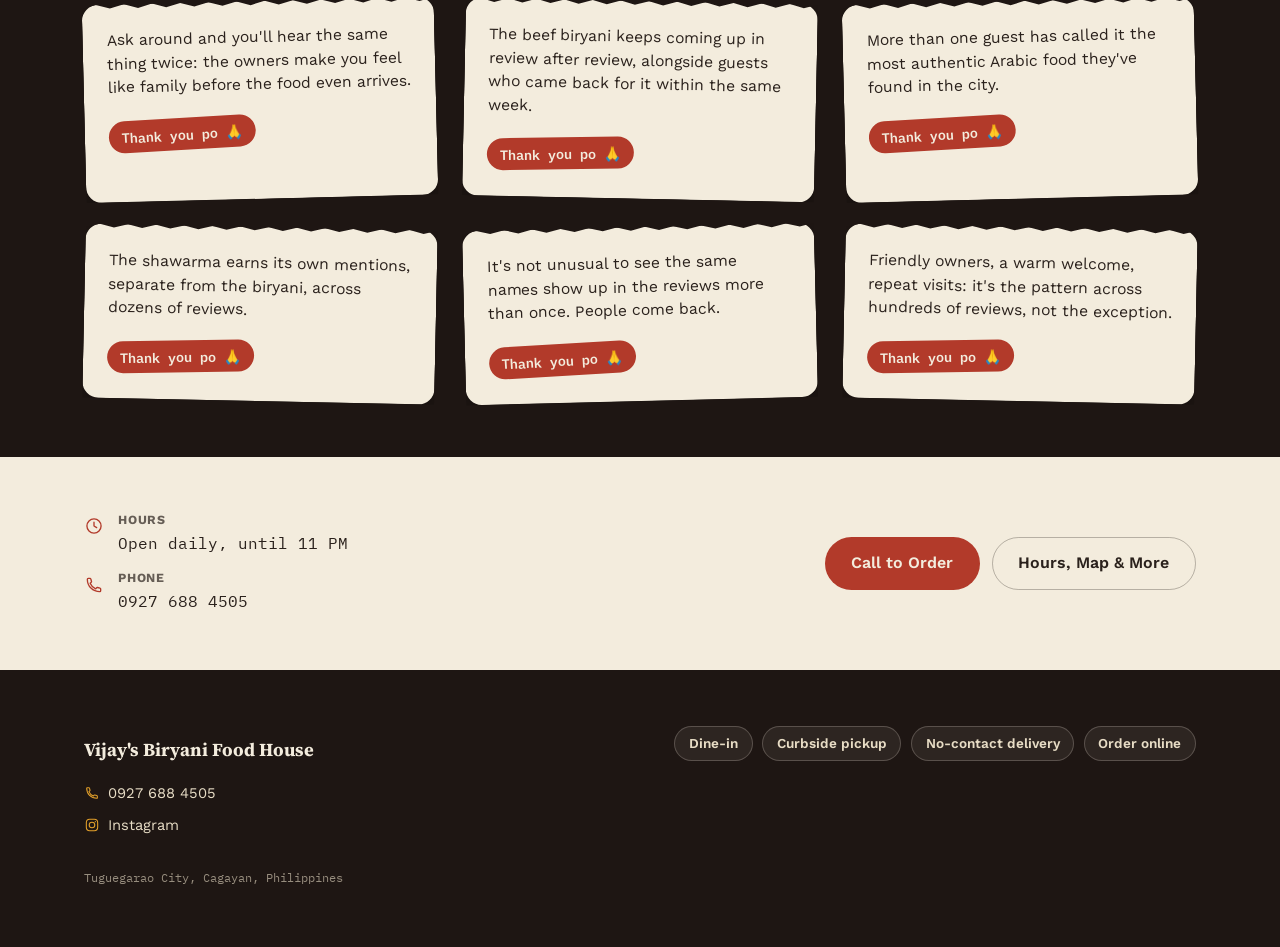
==== commit 0a11ff48: "Add files via upload" ====
--- a/index.html
+++ b/index.html
@@ -11,6 +11,36 @@
 <link rel="preconnect" href="https://fonts.gstatic.com" crossorigin>
 <link href="https://fonts.googleapis.com/css2?family=Work+Sans:wght@400;500;600;700&family=Source+Serif+4:ital,wght@0,600;0,700;1,600;1,700&family=IBM+Plex+Mono:wght@400;500;600&display=swap" rel="stylesheet">
 <link rel="stylesheet" href="styles.css">
+<!-- TODO: replace "url" and "image" below with the final vijaysbiryanifoodhouse.com domain once it's live -->
+<script type="application/ld+json">
+{
+  "@context": "https://schema.org",
+  "@type": "Restaurant",
+  "name": "Vijay's Biryani Food House",
+  "image": "https://vijaysbiryanifoodhouse.com/main.jpg",
+  "url": "https://vijaysbiryanifoodhouse.com/",
+  "telephone": "+639276884505",
+  "priceRange": "₱1–₱500",
+  "servesCuisine": ["Indian", "Arabic"],
+  "address": {
+    "@type": "PostalAddress",
+    "streetAddress": "MP3V+5GV Rodriguez Residence",
+    "addressLocality": "Tuguegarao City",
+    "addressRegion": "Cagayan",
+    "addressCountry": "PH"
+  },
+  "aggregateRating": {
+    "@type": "AggregateRating",
+    "ratingValue": "4.9",
+    "reviewCount": "566"
+  },
+  "sameAs": [
+    "https://www.instagram.com/vijaysbriyanifoodhouse/"
+  ],
+  "menu": "https://vijaysbiryanifoodhouse.com/menu.html",
+  "acceptsReservations": "False"
+}
+</script>
 </head>
 <body>
 
--- a/styles.css
+++ b/styles.css
@@ -328,10 +328,10 @@
   border-radius: var(--radius-card);
   object-fit: cover;
 }
-.site-photo.photo-lg { aspect-ratio: 16 / 10; }
-.site-photo.photo-sm { aspect-ratio: 4 / 3; margin-bottom: 1.1rem; }
+.site-photo.photo-lg { height: 320px; }
+.site-photo.photo-sm { height: 120px; margin-bottom: 1.1rem; }
 .site-photo.photo-logo {
-  aspect-ratio: 1 / 1;
+  height: 320px;
   object-fit: contain;
   background: var(--char-soft);
   padding: 1.5rem;
